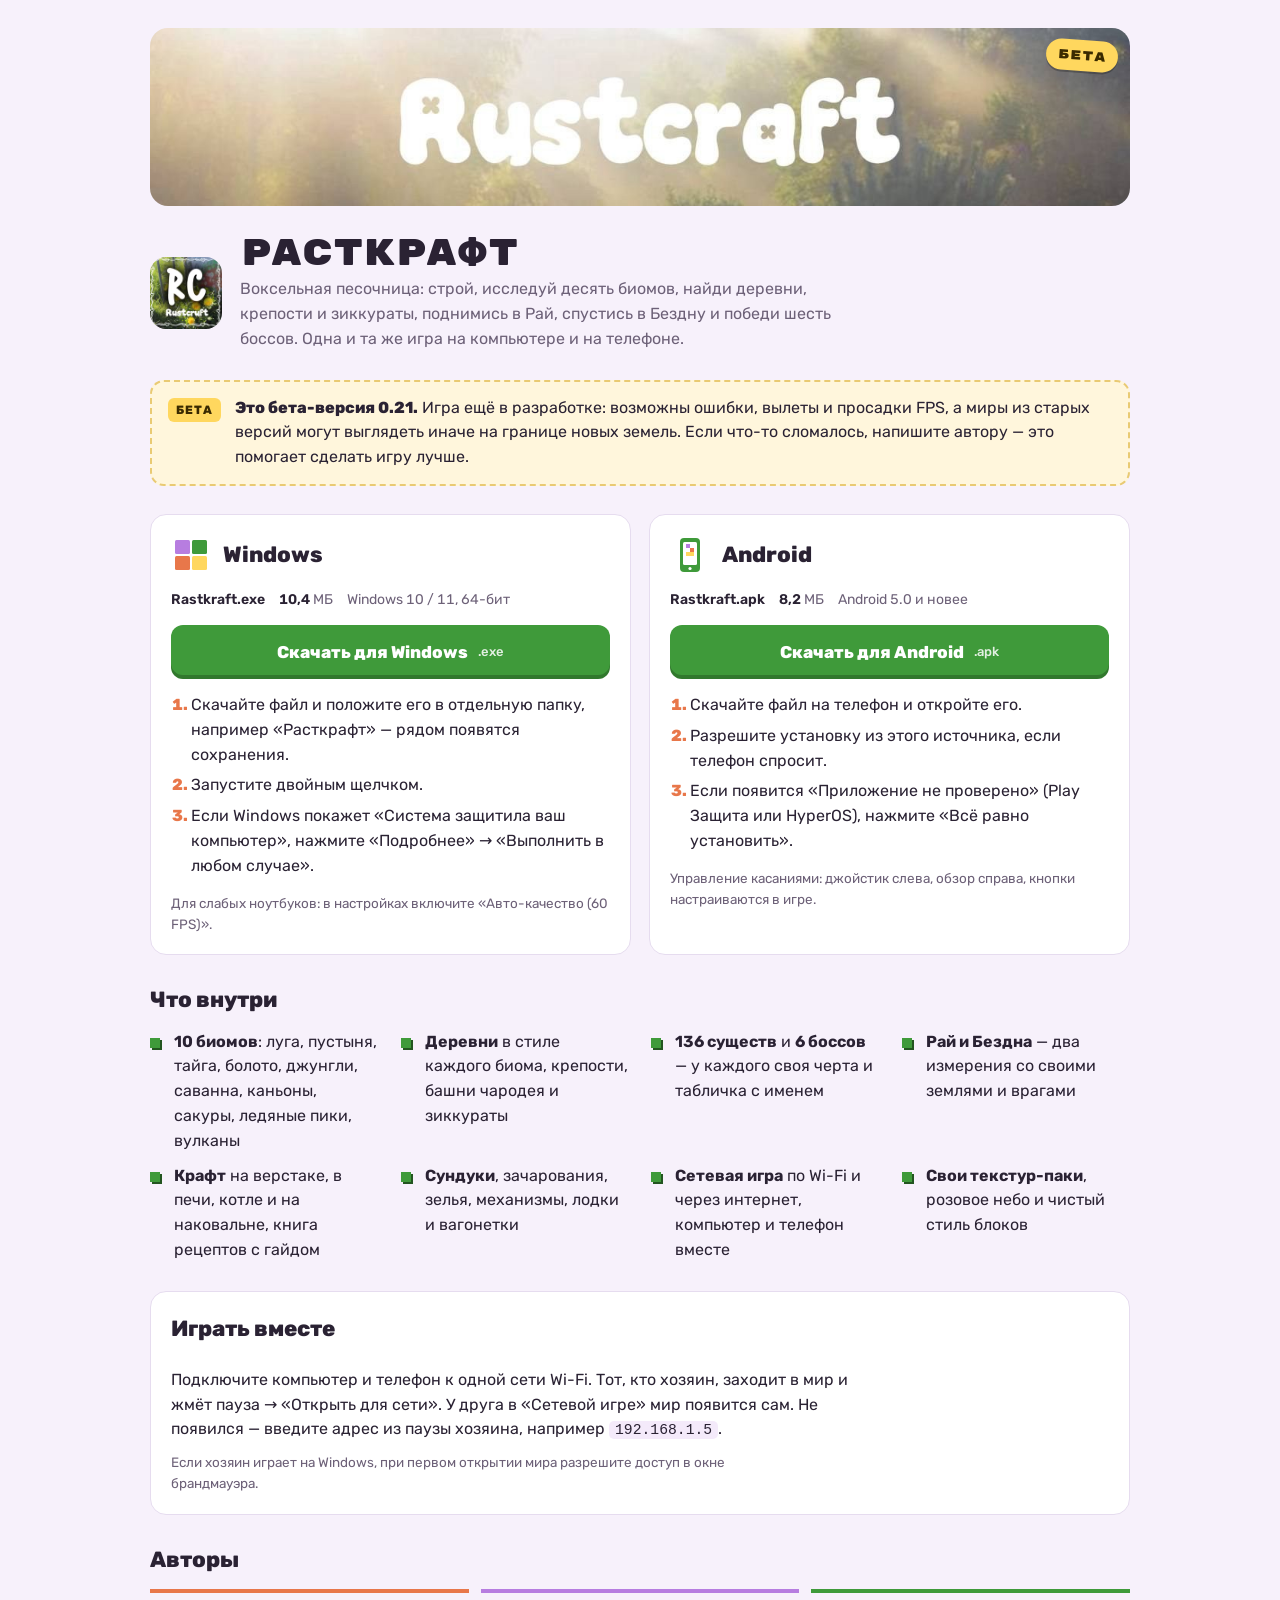
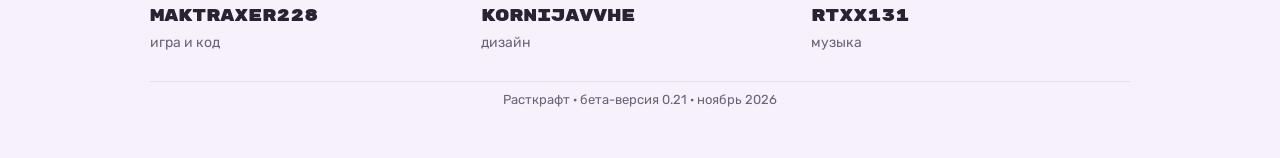
==== docs/index.html @ 81071e02 "Сайт загрузки бета-версии (для GitHub Pages: папка docs) Co-Authored-By: Claude Opus 5.5 <noreply@an" ====
<!doctype html>
<html lang="ru">
<head>
<meta charset="utf-8">
<meta name="viewport" content="width=device-width, initial-scale=1, viewport-fit=cover">
<title>Расткрафт</title>
<meta name="claude:viewport-fit-sides" content="cover">
<link rel="preconnect" href="https://fonts.googleapis.com">
<link rel="stylesheet" href="https://fonts.googleapis.com/css2?family=Rubik:wght@400;500;700;800&family=Rubik+Mono+One&display=swap">
<style>
/* Макет: баннер из меню игры → плашка «бета» → две карточки загрузки рядом → что внутри → игра вместе → авторы.
   Цвета взяты из игры: розово-сиреневое небо, сочная трава, тёплый закат. */
:root {
  --bg: #f7f1fb;
  --surface: #ffffff;
  --ink: #2a2233;
  --muted: #6d6178;
  --line: #e6dcef;
  --grass: #3f9a3a;
  --grass-ink: #ffffff;
  --sky: #b77de0;
  --beta: #ffd75e;
  --beta-ink: #3a2a00;
  --sunset: #e8774a;
  --font-display: "Rubik Mono One", "Rubik", system-ui, sans-serif;
  --font-body: "Rubik", system-ui, -apple-system, "Segoe UI", sans-serif;
}
@media (prefers-color-scheme: dark) {
  :root:not([data-theme="light"]) {
    --bg: #17121e; --surface: #221a2c; --ink: #f3ecf9; --muted: #b3a6c0; --line: #3a2f47;
    --grass: #57b84e; --grass-ink: #0f1a0d; --sky: #c99af0; --beta: #ffd75e; --beta-ink: #3a2a00; --sunset: #f08a5e;
    color-scheme: dark;
  }
}
:root[data-theme="dark"] {
  --bg: #17121e; --surface: #221a2c; --ink: #f3ecf9; --muted: #b3a6c0; --line: #3a2f47;
  --grass: #57b84e; --grass-ink: #0f1a0d; --sky: #c99af0; --beta: #ffd75e; --beta-ink: #3a2a00; --sunset: #f08a5e;
  color-scheme: dark;
}
body {
  background: var(--bg); color: var(--ink);
  font-family: var(--font-body); font-size: 16px; line-height: 1.55;
  padding-left: max(16px, env(safe-area-inset-left, 0px));
  padding-right: max(16px, env(safe-area-inset-right, 0px));
  padding-block: 20px 40px;
}
.wrap { max-width: 980px; margin: 0 auto; display: grid; gap: 28px; }
h1, h2, h3 { text-wrap: balance; margin: 0; }
p { margin: 0; }
a { color: inherit; }

.hero { position: relative; border-radius: 18px; overflow: hidden; }
.hero img.banner { display: block; width: 100%; aspect-ratio: 1280 / 232; object-fit: cover; max-width: 100%; }
.hero .badge {
  position: absolute; top: 12px; right: 12px;
  background: var(--beta); color: var(--beta-ink);
  font-family: var(--font-display); font-size: 13px; letter-spacing: .08em;
  padding: 6px 12px 5px; border-radius: 999px; transform: rotate(4deg);
  box-shadow: 0 2px 0 rgba(0,0,0,.25);
}
.intro { display: flex; gap: 18px; align-items: center; }
.intro img { width: 72px; height: 72px; border-radius: 16px; flex: none; }
.intro div { min-width: 0; display: grid; gap: 4px; }
.intro h1 { font-family: var(--font-display); font-size: clamp(24px, 4.5vw, 36px); line-height: 1.1; font-weight: 400; }
.intro p { color: var(--muted); max-width: 62ch; }

.beta-note {
  display: flex; gap: 14px; align-items: flex-start;
  background: color-mix(in srgb, var(--beta) 22%, var(--surface));
  border: 2px dashed color-mix(in srgb, var(--beta) 70%, var(--ink) 10%);
  border-radius: 14px; padding: 14px 16px;
}
.beta-note strong { font-weight: 800; }
.beta-note .tag {
  flex: none; background: var(--beta); color: var(--beta-ink); font-weight: 800;
  font-size: 12px; letter-spacing: .08em; text-transform: uppercase; padding: 3px 8px; border-radius: 6px; margin-top: 2px;
}

.downloads { display: grid; grid-template-columns: repeat(auto-fit, minmax(280px, 1fr)); gap: 18px; }
.card {
  background: var(--surface); border: 1px solid var(--line); border-radius: 16px;
  padding: 20px; display: grid; gap: 14px; align-content: start; min-width: 0;
}
.card header { display: flex; align-items: center; gap: 12px; }
.platform-icon { width: 40px; height: 40px; flex: none; }
.card h2 { font-size: 22px; font-weight: 800; }
.meta { display: flex; flex-wrap: wrap; gap: 6px 14px; color: var(--muted); font-size: 14px; font-variant-numeric: tabular-nums; }
.meta span b { color: var(--ink); font-weight: 600; }
.btn {
  display: inline-flex; align-items: center; justify-content: center; gap: 10px;
  background: var(--grass); color: var(--grass-ink); text-decoration: none;
  font-weight: 800; font-size: 17px; padding: 14px 18px; border-radius: 12px;
  box-shadow: inset 0 -4px 0 rgba(0,0,0,.22);
  transition: transform .12s ease, filter .12s ease;
}
.btn:hover { filter: brightness(1.07); transform: translateY(-1px); }
.btn:active { transform: translateY(1px); box-shadow: inset 0 -2px 0 rgba(0,0,0,.22); }
.btn:focus-visible { outline: 3px solid var(--sky); outline-offset: 3px; }
.btn small { font-weight: 500; opacity: .85; font-size: 13px; }
ol.steps { margin: 0; padding-left: 20px; display: grid; gap: 6px; color: var(--ink); }
ol.steps li::marker { color: var(--sunset); font-weight: 800; }
.hint { font-size: 13.5px; color: var(--muted); }

section > h2 { font-size: 22px; font-weight: 800; margin-bottom: 12px; }
.features { display: grid; grid-template-columns: repeat(auto-fit, minmax(210px, 1fr)); gap: 10px 22px; padding: 0; margin: 0; list-style: none; }
.features li { display: grid; grid-template-columns: 14px 1fr; gap: 10px; align-items: baseline; min-width: 0; }
.features li::before { content: ""; width: 10px; height: 10px; background: var(--grass); box-shadow: 2px 2px 0 color-mix(in srgb, var(--grass) 55%, #000); transform: translateY(1px); }
.features b { font-weight: 700; }

.together { background: var(--surface); border: 1px solid var(--line); border-radius: 16px; padding: 20px; display: grid; gap: 10px; }
.together p { max-width: 70ch; }
code { font-family: ui-monospace, "SFMono-Regular", Menlo, monospace; font-size: .92em; background: color-mix(in srgb, var(--sky) 16%, transparent); padding: 1px 6px; border-radius: 5px; }

.credits { display: grid; grid-template-columns: repeat(auto-fit, minmax(200px, 1fr)); gap: 12px; }
.person { border-top: 4px solid var(--c); padding-top: 10px; display: grid; gap: 2px; min-width: 0; }
.person .nick { font-family: var(--font-display); font-size: 17px; overflow-wrap: anywhere; }
.person .role { color: var(--muted); font-size: 14px; }

footer { color: var(--muted); font-size: 13px; text-align: center; padding-top: 8px; border-top: 1px solid var(--line); }

@media (max-width: 520px) {
  .hero .badge { top: 6px; right: 6px; font-size: 10px; padding: 4px 8px 3px; }
  .intro { align-items: flex-start; }
  .intro img { width: 56px; height: 56px; }
}
@media (prefers-reduced-motion: reduce) { .btn { transition: none; } }
</style>
</head>
<body>

<main class="wrap">
  <div class="hero">
    <img class="banner" src="[data-uri]" alt="Расткрафт — логотип на фоне утреннего леса">
    <span class="badge">БЕТА</span>
  </div>

  <div class="intro">
    <img src="[data-uri]" alt="Иконка игры">
    <div>
      <h1>Расткрафт</h1>
      <p>Воксельная песочница: строй, исследуй десять биомов, найди деревни, крепости и зиккураты, поднимись в Рай, спустись в Бездну и победи шесть боссов. Одна и та же игра на компьютере и на телефоне.</p>
    </div>
  </div>

  <div class="beta-note" role="note">
    <span class="tag">Бета</span>
    <p><strong>Это бета-версия 0.21.</strong> Игра ещё в разработке: возможны ошибки, вылеты и просадки FPS, а миры из старых версий могут выглядеть иначе на границе новых земель. Если что-то сломалось, напишите автору — это помогает сделать игру лучше.</p>
  </div>

  <div class="downloads">
    <article class="card" aria-labelledby="win-title">
      <header>
        <svg class="platform-icon" viewBox="0 0 40 40" aria-hidden="true">
          <rect x="4" y="5" width="15" height="14" rx="1.5" fill="var(--sky)"/>
          <rect x="21" y="5" width="15" height="14" rx="1.5" fill="var(--grass)"/>
          <rect x="4" y="21" width="15" height="14" rx="1.5" fill="var(--sunset)"/>
          <rect x="21" y="21" width="15" height="14" rx="1.5" fill="var(--beta)"/>
        </svg>
        <h2 id="win-title">Windows</h2>
      </header>
      <div class="meta">
        <span><b>Rastkraft.exe</b></span>
        <span><b>10,4</b> МБ</span>
        <span>Windows 10 / 11, 64-бит</span>
      </div>
      <a class="btn" href="https://github.com/maktraxer2281488/my-project/raw/claude/tire-shop-ui-design-m3rnx7/rastkraft/download/Rastkraft.exe" target="_blank" rel="noopener">Скачать для Windows <small>.exe</small></a>
      <ol class="steps">
        <li>Скачайте файл и положите его в отдельную папку, например «Расткрафт» — рядом появятся сохранения.</li>
        <li>Запустите двойным щелчком.</li>
        <li>Если Windows покажет «Система защитила ваш компьютер», нажмите «Подробнее» → «Выполнить в любом случае».</li>
      </ol>
      <p class="hint">Для слабых ноутбуков: в настройках включите «Авто-качество (60 FPS)».</p>
    </article>

    <article class="card" aria-labelledby="and-title">
      <header>
        <svg class="platform-icon" viewBox="0 0 40 40" aria-hidden="true">
          <rect x="10" y="3" width="20" height="34" rx="4" fill="var(--grass)"/>
          <rect x="13" y="7" width="14" height="23" rx="1.5" fill="var(--surface)"/>
          <rect x="16" y="9" width="4" height="4" fill="var(--sky)"/>
          <rect x="20" y="13" width="4" height="4" fill="var(--sunset)"/>
          <rect x="16" y="17" width="8" height="4" fill="var(--beta)"/>
          <circle cx="20" cy="33.5" r="1.6" fill="var(--surface)"/>
        </svg>
        <h2 id="and-title">Android</h2>
      </header>
      <div class="meta">
        <span><b>Rastkraft.apk</b></span>
        <span><b>8,2</b> МБ</span>
        <span>Android 5.0 и новее</span>
      </div>
      <a class="btn" href="https://github.com/maktraxer2281488/my-project/raw/claude/tire-shop-ui-design-m3rnx7/rastkraft/download/Rastkraft.apk" target="_blank" rel="noopener">Скачать для Android <small>.apk</small></a>
      <ol class="steps">
        <li>Скачайте файл на телефон и откройте его.</li>
        <li>Разрешите установку из этого источника, если телефон спросит.</li>
        <li>Если появится «Приложение не проверено» (Play Защита или HyperOS), нажмите «Всё равно установить».</li>
      </ol>
      <p class="hint">Управление касаниями: джойстик слева, обзор справа, кнопки настраиваются в игре.</p>
    </article>
  </div>

  <section aria-labelledby="inside">
    <h2 id="inside">Что внутри</h2>
    <ul class="features">
      <li><span><b>10 биомов</b>: луга, пустыня, тайга, болото, джунгли, саванна, каньоны, сакуры, ледяные пики, вулканы</span></li>
      <li><span><b>Деревни</b> в стиле каждого биома, крепости, башни чародея и зиккураты</span></li>
      <li><span><b>136 существ</b> и <b>6 боссов</b> — у каждого своя черта и табличка с именем</span></li>
      <li><span><b>Рай и Бездна</b> — два измерения со своими землями и врагами</span></li>
      <li><span><b>Крафт</b> на верстаке, в печи, котле и на наковальне, книга рецептов с гайдом</span></li>
      <li><span><b>Сундуки</b>, зачарования, зелья, механизмы, лодки и вагонетки</span></li>
      <li><span><b>Сетевая игра</b> по Wi-Fi и через интернет, компьютер и телефон вместе</span></li>
      <li><span><b>Свои текстур-паки</b>, розовое небо и чистый стиль блоков</span></li>
    </ul>
  </section>

  <section class="together" aria-labelledby="coop">
    <h2 id="coop">Играть вместе</h2>
    <p>Подключите компьютер и телефон к одной сети Wi-Fi. Тот, кто хозяин, заходит в мир и жмёт пауза → «Открыть для сети». У друга в «Сетевой игре» мир появится сам. Не появился — введите адрес из паузы хозяина, например <code>192.168.1.5</code>.</p>
    <p class="hint">Если хозяин играет на Windows, при первом открытии мира разрешите доступ в окне брандмауэра.</p>
  </section>

  <section aria-labelledby="authors">
    <h2 id="authors">Авторы</h2>
    <div class="credits">
      <div class="person" style="--c: var(--sunset)"><span class="nick">maktraxer228</span><span class="role">игра и код</span></div>
      <div class="person" style="--c: var(--sky)"><span class="nick">kornijavvhe</span><span class="role">дизайн</span></div>
      <div class="person" style="--c: var(--grass)"><span class="nick">rtxx131</span><span class="role">музыка</span></div>
    </div>
  </section>

  <footer>Расткрафт · бета-версия 0.21 · ноябрь 2026</footer>
</main>

</body>
</html>
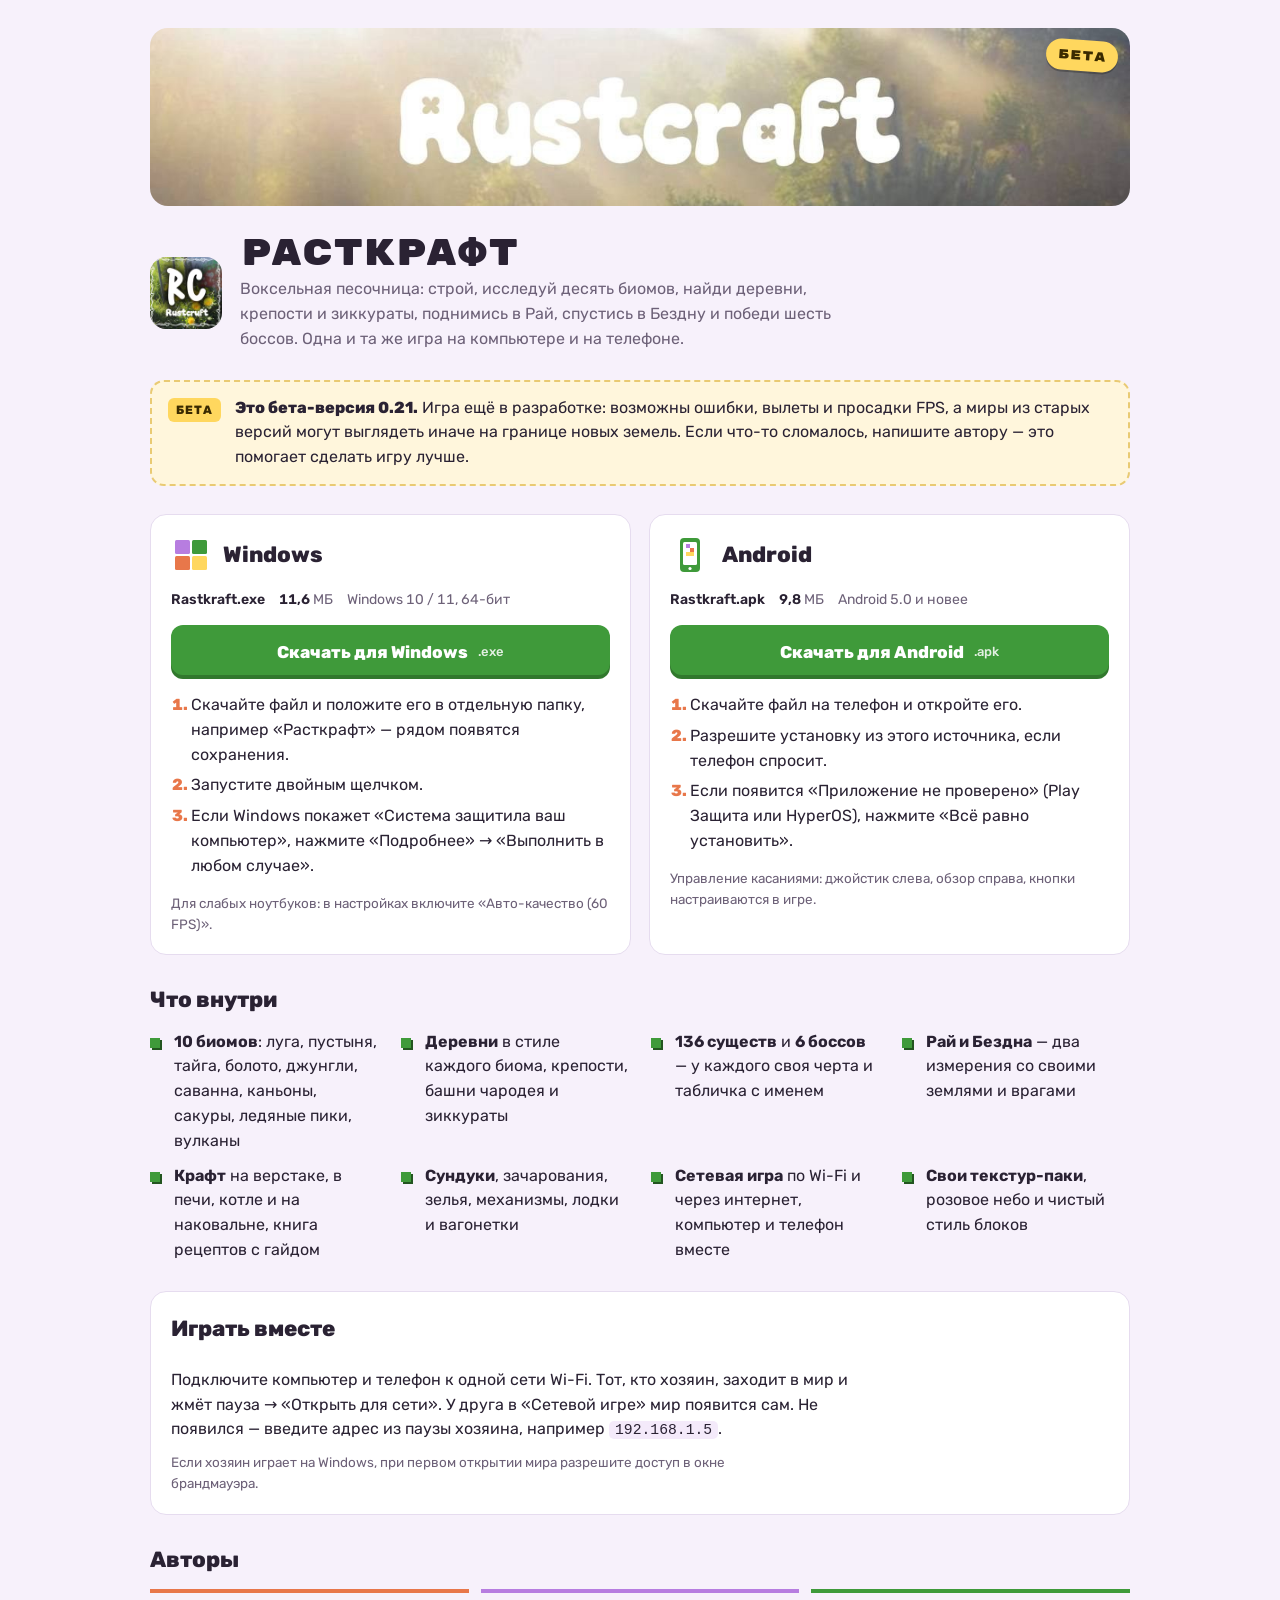
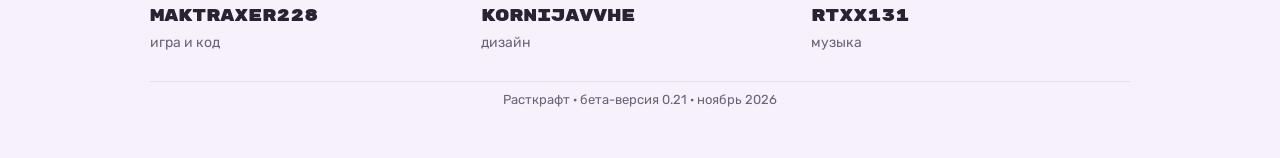
==== commit 21780635: "Сайт: новые размеры файлов Co-Authored-By: Claude Opus 5.5 <noreply@anthropic.com> Claude-Session: h" ====
--- a/docs/index.html
+++ b/docs/index.html
@@ -160,7 +160,7 @@
       </header>
       <div class="meta">
         <span><b>Rastkraft.exe</b></span>
-        <span><b>10,4</b> МБ</span>
+        <span><b>11,6</b> МБ</span>
         <span>Windows 10 / 11, 64-бит</span>
       </div>
       <a class="btn" href="https://github.com/maktraxer2281488/my-project/raw/claude/tire-shop-ui-design-m3rnx7/rastkraft/download/Rastkraft.exe" target="_blank" rel="noopener">Скачать для Windows <small>.exe</small></a>
@@ -186,7 +186,7 @@
       </header>
       <div class="meta">
         <span><b>Rastkraft.apk</b></span>
-        <span><b>8,2</b> МБ</span>
+        <span><b>9,8</b> МБ</span>
         <span>Android 5.0 и новее</span>
       </div>
       <a class="btn" href="https://github.com/maktraxer2281488/my-project/raw/claude/tire-shop-ui-design-m3rnx7/rastkraft/download/Rastkraft.apk" target="_blank" rel="noopener">Скачать для Android <small>.apk</small></a>
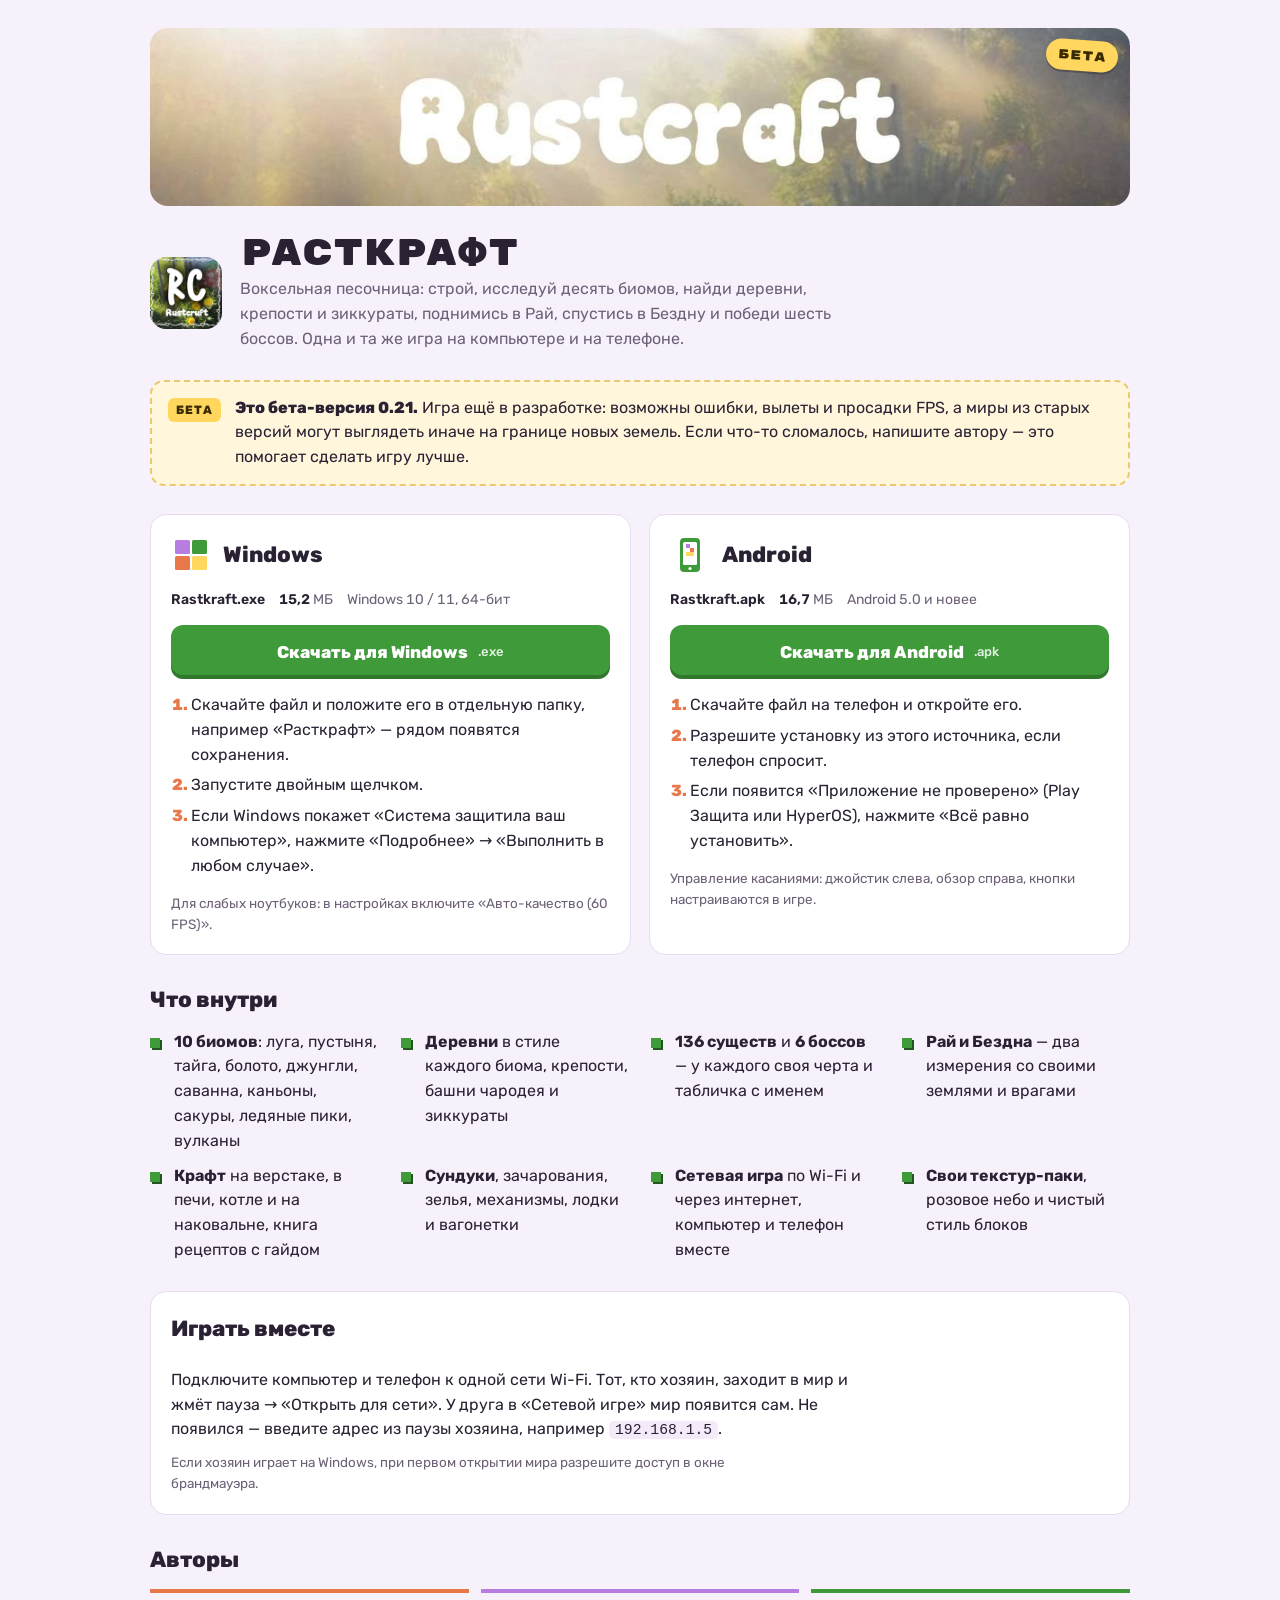
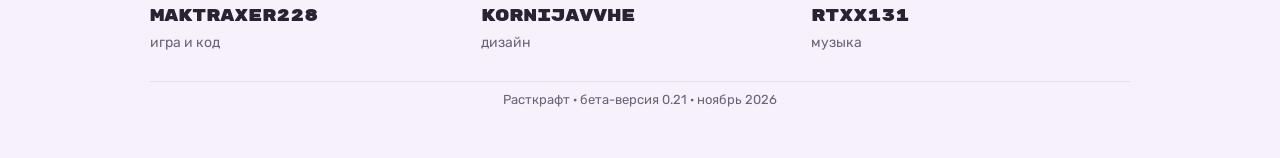
==== commit 9897e001: "Ещё две песни rtxx131: «Просторы» в обычном мире (по очереди с «Миром Расткрафта») и «Глубины» в пещ" ====
--- a/docs/index.html
+++ b/docs/index.html
@@ -160,7 +160,7 @@
       </header>
       <div class="meta">
         <span><b>Rastkraft.exe</b></span>
-        <span><b>11,6</b> МБ</span>
+        <span><b>15,2</b> МБ</span>
         <span>Windows 10 / 11, 64-бит</span>
       </div>
       <a class="btn" href="https://github.com/maktraxer2281488/my-project/raw/claude/tire-shop-ui-design-m3rnx7/rastkraft/download/Rastkraft.exe" target="_blank" rel="noopener">Скачать для Windows <small>.exe</small></a>
@@ -186,7 +186,7 @@
       </header>
       <div class="meta">
         <span><b>Rastkraft.apk</b></span>
-        <span><b>9,8</b> МБ</span>
+        <span><b>16,7</b> МБ</span>
         <span>Android 5.0 и новее</span>
       </div>
       <a class="btn" href="https://github.com/maktraxer2281488/my-project/raw/claude/tire-shop-ui-design-m3rnx7/rastkraft/download/Rastkraft.apk" target="_blank" rel="noopener">Скачать для Android <small>.apk</small></a>
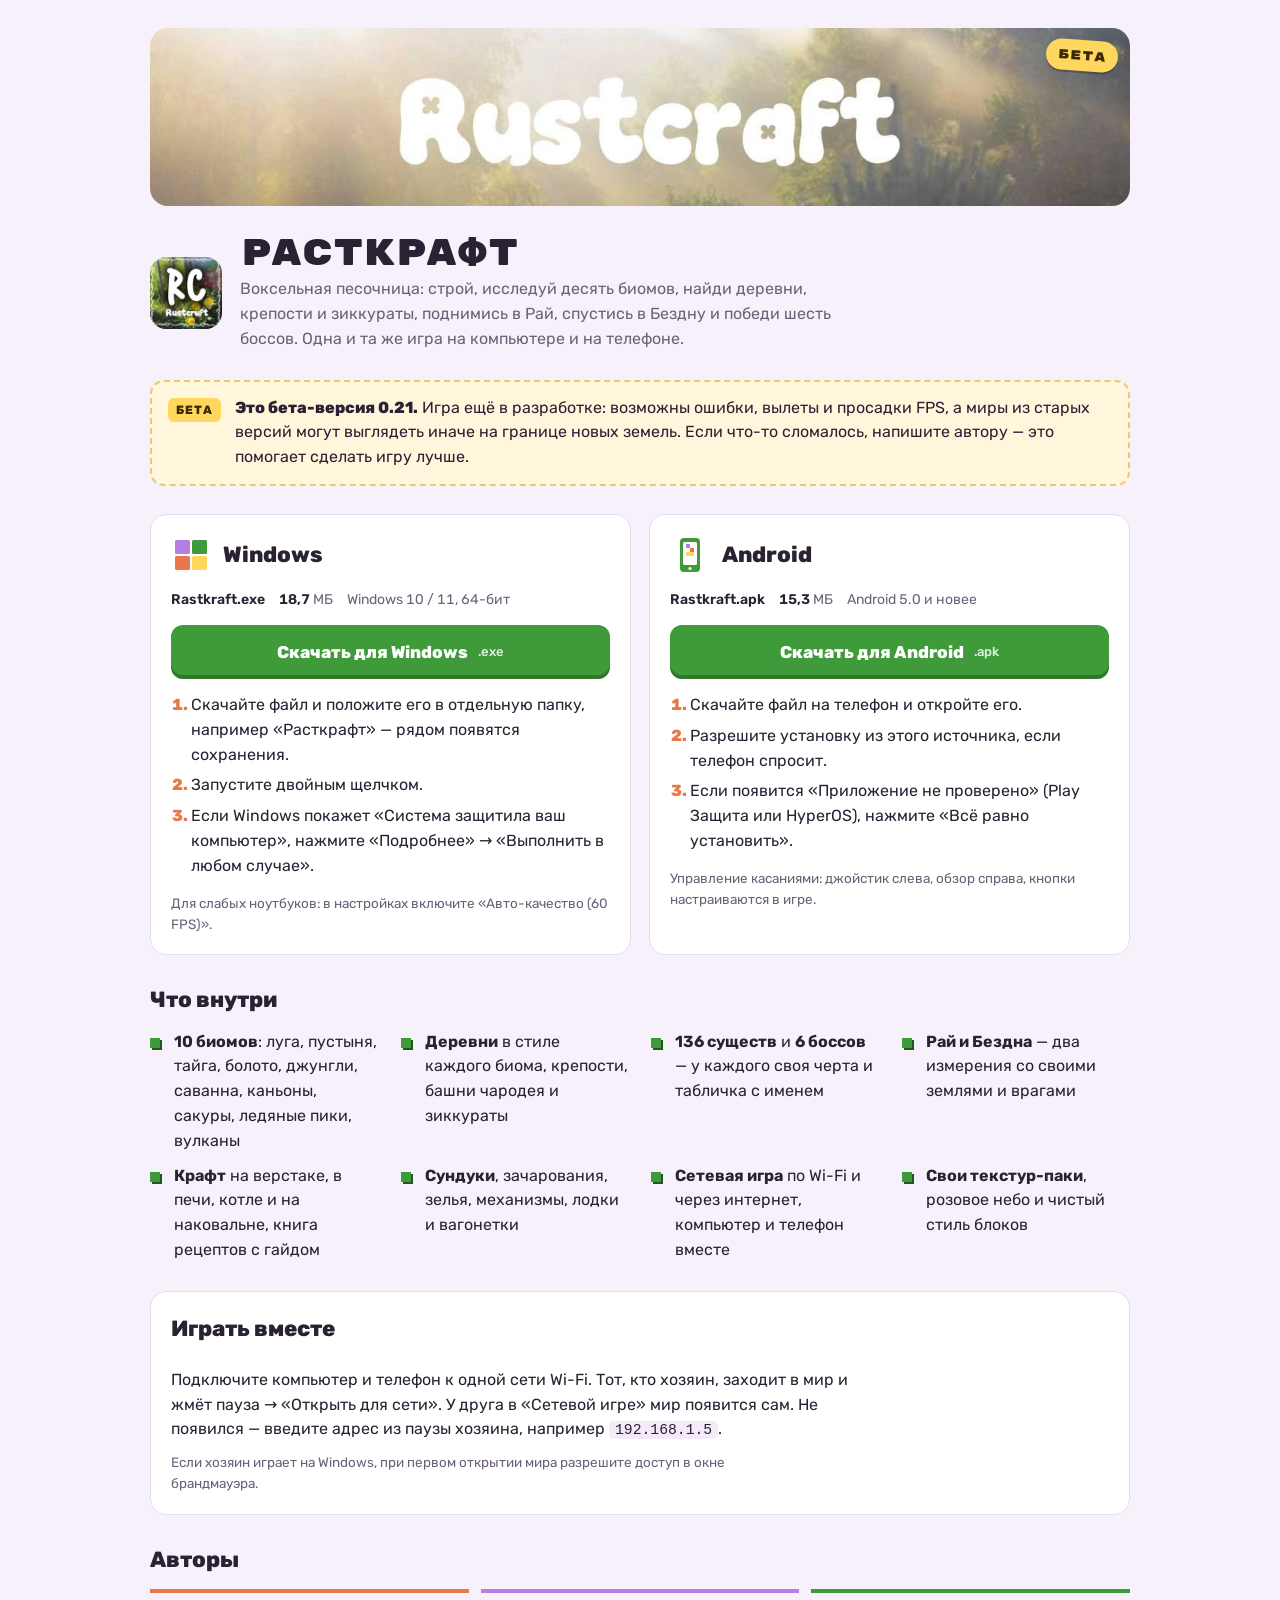
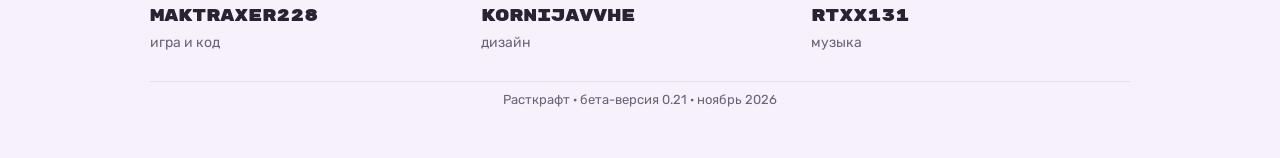
==== commit b9eec63a: "Песни rtxx131 для боя с боссом: «Битва» и «Отвага»; на Android песни одной копией в assets (APK 23,5" ====
--- a/docs/index.html
+++ b/docs/index.html
@@ -160,7 +160,7 @@
       </header>
       <div class="meta">
         <span><b>Rastkraft.exe</b></span>
-        <span><b>15,2</b> МБ</span>
+        <span><b>18,7</b> МБ</span>
         <span>Windows 10 / 11, 64-бит</span>
       </div>
       <a class="btn" href="https://github.com/maktraxer2281488/my-project/raw/claude/tire-shop-ui-design-m3rnx7/rastkraft/download/Rastkraft.exe" target="_blank" rel="noopener">Скачать для Windows <small>.exe</small></a>
@@ -186,7 +186,7 @@
       </header>
       <div class="meta">
         <span><b>Rastkraft.apk</b></span>
-        <span><b>16,7</b> МБ</span>
+        <span><b>15,3</b> МБ</span>
         <span>Android 5.0 и новее</span>
       </div>
       <a class="btn" href="https://github.com/maktraxer2281488/my-project/raw/claude/tire-shop-ui-design-m3rnx7/rastkraft/download/Rastkraft.apk" target="_blank" rel="noopener">Скачать для Android <small>.apk</small></a>
